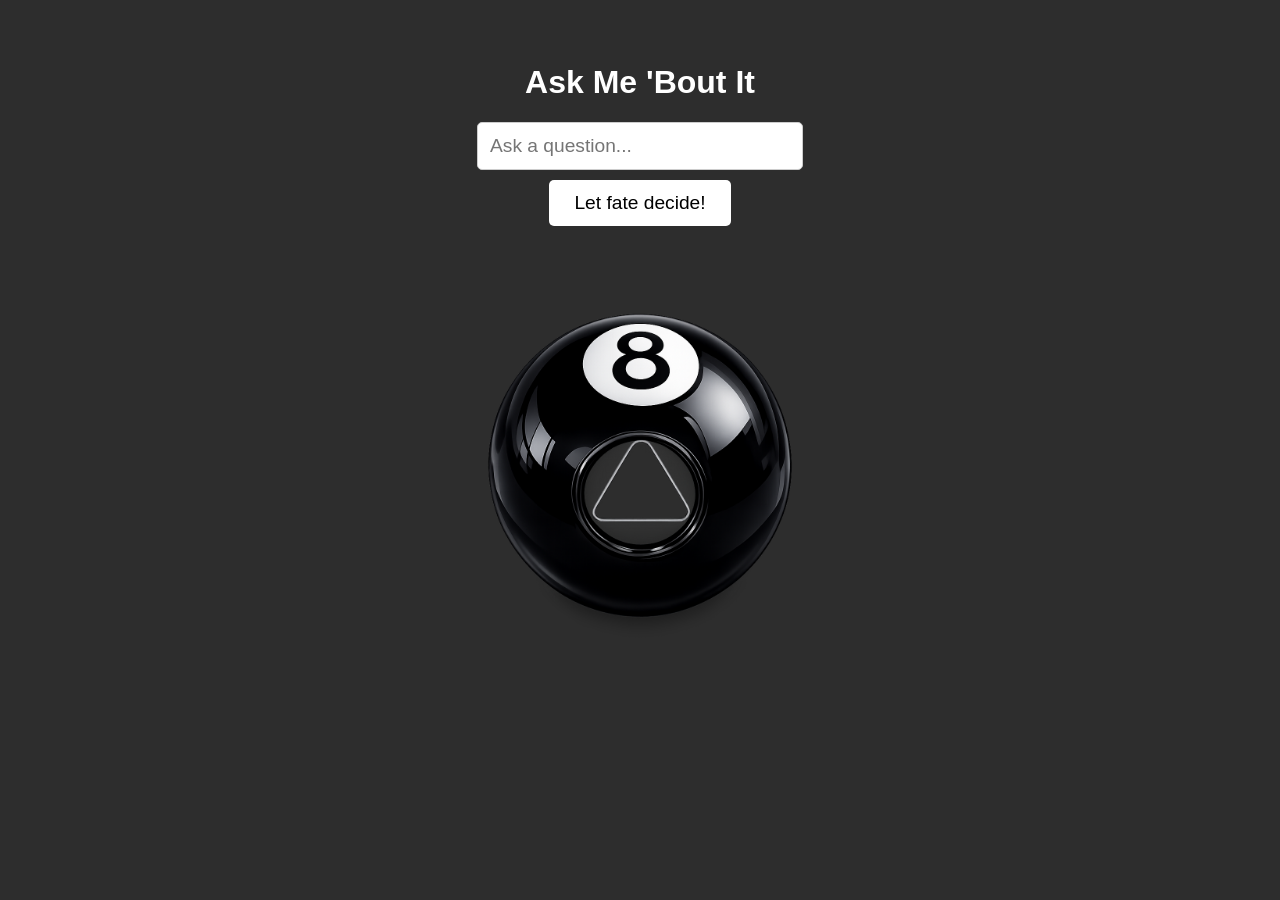
==== index.html @ b1a007e9 "some fixes" ====
<!DOCTYPE html>
<html lang="en">
<head>
<meta charset="UTF-8">
<meta name="viewport" content="width=device-width, initial-scale=1.0">
<title>Ask Me 'Bout It</title>

<link rel="stylesheet" href="styles.css">
</head>

<body>

<div class="container">
    <h1>Ask Me 'Bout It</h1>

    <input type="text" id="question" placeholder="Ask a question...">
    <br>
    <input type="button" value="Let fate decide!" onclick="getAnswer()">

    <div class="ball-container">
        <img src="images/8ball.png" alt="Magic 8 Ball">

        <!-- SVG TEXT INSIDE TRIANGLE -->
       <div class="ball-text" id="ballText"></div>
    </div>
</div>

<script src="script.js"></script>

</body>
</html>
---- styles.css ----
body {
    font-family: Arial, sans-serif;
    text-align: center;
    background-color: #2d2d2d;
    margin: 0;
    padding: 0;
}

.container {
    margin: 5% auto;
    max-width: 600px;
}

.ball-container {
    position: relative;
    width: 400px;
    margin: 40px auto;
}

.ball-container img {
    width: 100%;
    display: block;
}

/* SVG positioning */
.ball-text {
    position: absolute;
    top: 56%;
    left: 50%;
    transform: translate(-50%, -50%);
    
    width: 140px;
    height: 120px;

    display: flex;
    align-items: center;
    justify-content: center;

    text-align: center;
    color: white;
    font-weight: bold;

    font-size: 18px;
    line-height: 1.2;

    padding: 10px;

    text-shadow: 0 0 8px rgba(255,255,255,0.9);

    overflow: hidden; /* prevents spilling outside box */
}

/* TEXT INSIDE TRIANGLE */
.svg-text {
    width: 100%;
    height: 100%;

    display: flex;
    align-items: center;
    justify-content: center;

    text-align: center;
    color: white;
    font-weight: bold;

    font-size: 18px;
    line-height: 1.2;

    padding: 10px;
    box-sizing: border-box;

    text-shadow: 0 0 8px rgba(255,255,255,0.9);
}

/* INPUT + UI */
h1 {
    color: white;
}

input[type="text"] {
    padding: 12px;
    font-size: 1.2em;
    width: 90%;
    max-width: 300px;
    border-radius: 5px;
    border: 1px solid #ccc;
}

input[type="button"] {
    padding: 12px 25px;
    background-color: white;
    border: none;
    border-radius: 5px;
    cursor: pointer;
    font-size: 1.2em;
    margin-top: 10px;
}

input[type="button"]:hover {
    background-color: #9d9d9d;
}

/* TEXT APPEAR ANIMATION */
@keyframes fadeInBall {
    0% {
        opacity: 0;
        transform: scale(0.6);
        filter: blur(6px);
    }
    60% {
        opacity: 1;
        transform: scale(1.05);
        filter: blur(0);
    }
    100% {
        transform: scale(1);
    }
}

.svg-text.show {
    animation: fadeInBall 1.2s ease-out;
}

/* SHAKE */
@keyframes shakeBall {
    0% { transform: rotate(0deg); }
    20% { transform: rotate(-8deg); }
    40% { transform: rotate(8deg); }
    60% { transform: rotate(-6deg); }
    80% { transform: rotate(6deg); }
    100% { transform: rotate(0deg); }
}

.ball-container.shake {
    animation: shakeBall 0.8s ease-in-out;
}
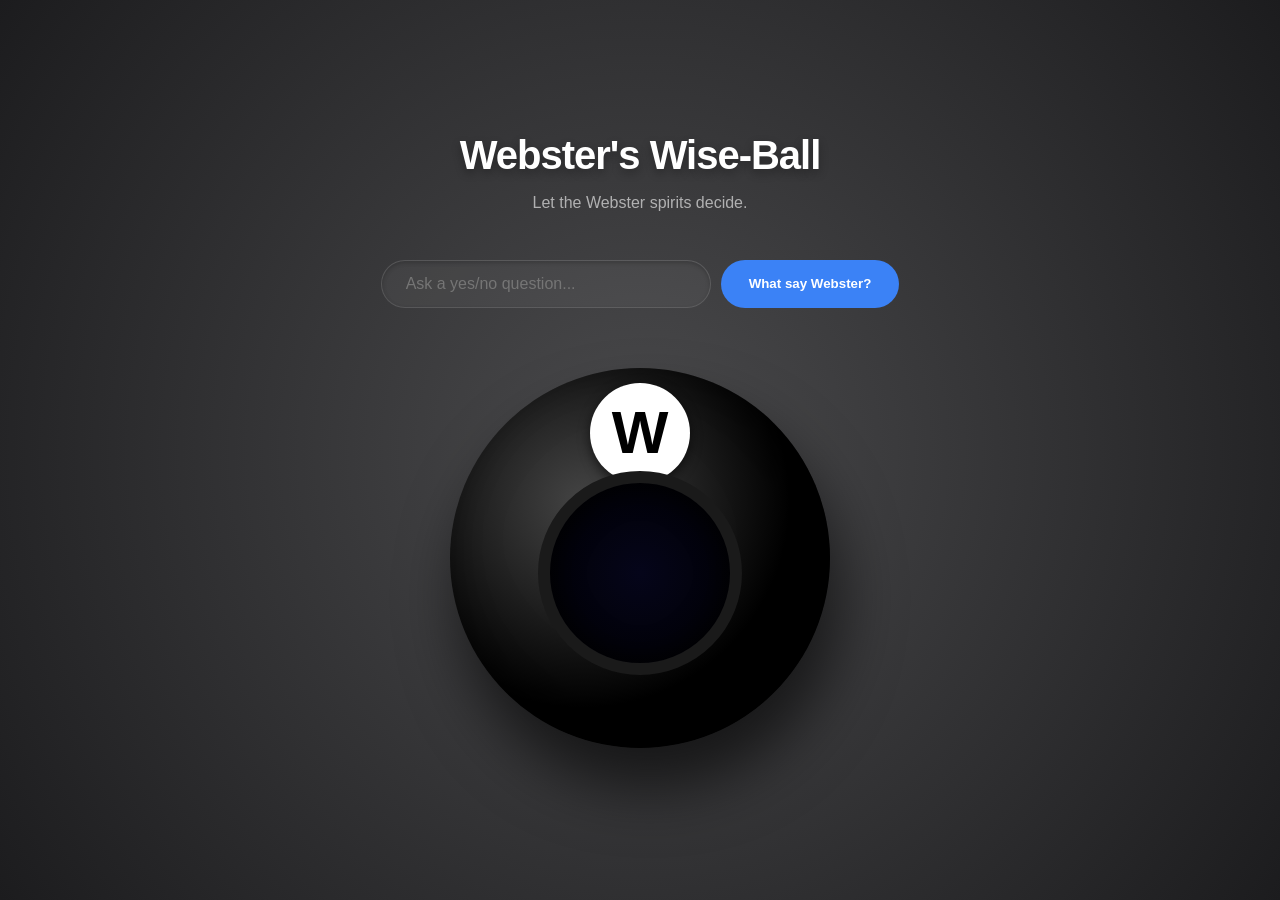
==== commit ef0044af: "webster wise ball change" ====
--- a/index.html
+++ b/index.html
@@ -1,31 +1,326 @@
 <!DOCTYPE html>
 <html lang="en">
 <head>
-<meta charset="UTF-8">
-<meta name="viewport" content="width=device-width, initial-scale=1.0">
-<title>Ask Me 'Bout It</title>
-
-<link rel="stylesheet" href="styles.css">
+    <meta charset="UTF-8">
+    <meta name="viewport" content="width=device-width, initial-scale=1.0">
+    <title>The Oracle - Magic 8 Ball</title>
+    <style>
+        :root {
+            --bg-color: #2c2c2e;
+            --ball-base: #0a0a0a;
+            --liquid-blue: #001144;
+            --triangle-blue: #0033ff;
+            --text-color: rgba(255, 255, 255, 0.9);
+        }
+
+        body {
+            margin: 0;
+            padding: 0;
+            font-family: 'Segoe UI', Roboto, Helvetica, Arial, sans-serif;
+            background: radial-gradient(circle at center, #4a4a4c 0%, #1c1c1e 100%);
+            color: white;
+            display: flex;
+            flex-direction: column;
+            align-items: center;
+            justify-content: center;
+            min-height: 100vh;
+            overflow: hidden;
+        }
+
+        .header {
+            text-align: center;
+            margin-bottom: 2rem;
+            z-index: 10;
+        }
+
+        h1 {
+            font-size: 2.5rem;
+            margin: 0;
+            letter-spacing: -1px;
+            text-shadow: 0 4px 10px rgba(0,0,0,0.3);
+        }
+
+        /* UI Controls */
+        .controls {
+            display: flex;
+            gap: 10px;
+            margin-bottom: 40px;
+            z-index: 10;
+        }
+
+        input[type="text"] {
+            padding: 14px 24px;
+            border-radius: 30px;
+            border: 1px solid rgba(255,255,255,0.1);
+            background: rgba(255,255,255,0.05);
+            color: white;
+            font-size: 1rem;
+            width: 280px;
+            outline: none;
+            transition: all 0.3s;
+            box-shadow: inset 0 2px 4px rgba(0,0,0,0.2);
+        }
+
+        input[type="text"]:focus {
+            background: rgba(255,255,255,0.1);
+            border-color: var(--triangle-blue);
+        }
+
+        /* MATTE BUTTON STYLING */
+        button {
+            padding: 14px 28px;
+            border-radius: 30px;
+            border: none;
+            background: #3b82f6; /* Solid matte blue */
+            color: white;
+            font-weight: 700;
+            cursor: pointer;
+            transition: background-color 0.2s, transform 0.2s;
+            box-shadow: none; /* Removed the glow */
+        }
+
+        button:hover {
+            background-color: #2563eb; /* Slightly darker matte blue on hover */
+            transform: translateY(-1px);
+        }
+
+        button:active {
+            transform: translateY(0);
+            background-color: #1d4ed8;
+        }
+
+        /* THE BALL */
+        .ball-stage {
+            position: relative;
+            width: 420px;
+            height: 420px;
+            display: flex;
+            align-items: center;
+            justify-content: center;
+        }
+
+        .eight-ball {
+            position: relative;
+            width: 380px;
+            height: 380px;
+            background: radial-gradient(circle at 35% 35%, #444 0%, #000 60%);
+            border-radius: 50%;
+            box-shadow: 
+                inset -20px -20px 60px rgba(0,0,0,0.8),
+                10px 40px 60px rgba(0,0,0,0.6);
+            display: flex;
+            align-items: center;
+            justify-content: center;
+            cursor: pointer;
+            transition: transform 0.1s;
+        }
+
+        /* THE ICONIC LOGO */
+        .iconic-eight {
+            position: absolute;
+            top: 4%; 
+            left: 50%; 
+            transform: translateX(-50%);
+            width: 100px; 
+            height: 100px; 
+            background: white;
+            border-radius: 50%;
+            display: flex;
+            align-items: center;
+            justify-content: center;
+            box-shadow: 0 4px 12px rgba(0,0,0,0.6);
+            pointer-events: none;
+        }
+
+        .iconic-eight span {
+            color: black;
+            font-size: 60px; 
+            font-weight: 900;
+            font-family: "Arial Black", sans-serif;
+            line-height: 1;
+        }
+
+        /* THE WINDOW */
+        .answer-window {
+            position: relative;
+            width: 180px;
+            height: 180px;
+            background: radial-gradient(circle, #05051a 0%, #000 100%);
+            border: 12px solid #1a1a1a;
+            border-radius: 50%;
+            overflow: hidden;
+            display: flex;
+            align-items: center;
+            justify-content: center;
+            box-shadow: inset 0 0 30px rgba(0,0,0,1);
+            margin-top: 30px; 
+        }
+
+        /* THE LIQUID/TRIANGLE */
+        .triangle-container {
+            width: 130px;
+            height: 110px;
+            background-color: var(--triangle-blue);
+            clip-path: polygon(50% 0%, 0% 100%, 100% 100%);
+            display: flex;
+            align-items: flex-end;
+            justify-content: center;
+            padding-bottom: 22px;
+            box-sizing: border-box;
+            opacity: 0;
+            filter: blur(8px);
+            transition: opacity 1s, filter 1.5s;
+        }
+
+        .answer-text {
+            width: 80px;
+            color: rgba(255,255,255,0.85);
+            font-size: 13px;
+            font-weight: 800;
+            text-transform: uppercase;
+            text-align: center;
+            line-height: 1.2;
+            letter-spacing: 0.5px;
+            user-select: none;
+        }
+
+        /* ANIMATIONS */
+        .shaking {
+            animation: shake 0.6s ease-in-out infinite;
+        }
+
+        @keyframes shake {
+            0% { transform: translate(2px, 2px) rotate(0deg); }
+            25% { transform: translate(-3px, -1px) rotate(-2deg); }
+            50% { transform: translate(-1px, 2px) rotate(1deg); }
+            75% { transform: translate(3px, 1px) rotate(-1deg); }
+            100% { transform: translate(2px, 2px) rotate(0deg); }
+        }
+
+        .reveal {
+            opacity: 1 !important;
+            filter: blur(0) !important;
+            animation: floatUp 2s forwards ease-out;
+        }
+
+        @keyframes floatUp {
+            0% { transform: scale(0.85) translateY(15px); }
+            100% { transform: scale(1) translateY(0); }
+        }
+
+        /* Message Box */
+        #msg-box {
+            position: fixed;
+            bottom: 30px;
+            background: rgba(0,0,0,0.8);
+            padding: 10px 20px;
+            border-radius: 20px;
+            font-size: 0.9rem;
+            opacity: 0;
+            transition: opacity 0.3s;
+            pointer-events: none;
+        }
+    </style>
 </head>
-
 <body>
 
-<div class="container">
-    <h1>Ask Me 'Bout It</h1>
-
-    <input type="text" id="question" placeholder="Ask a question...">
-    <br>
-    <input type="button" value="Let fate decide!" onclick="getAnswer()">
-
-    <div class="ball-container">
-        <img src="images/8ball.png" alt="Magic 8 Ball">
-
-        <!-- SVG TEXT INSIDE TRIANGLE -->
-       <div class="ball-text" id="ballText"></div>
+    <div class="header">
+        <h1>Webster's Wise-Ball</h1>
+        <p style="opacity: 0.6;">Let the Webster spirits decide.</p>
     </div>
-</div>
-
-<script src="script.js"></script>
-
+
+    <div class="controls">
+        <input type="text" id="questionInput" placeholder="Ask a yes/no question..." maxlength="100">
+        <button onclick="shakeBall()">What say Webster?</button>
+    </div>
+
+    <div class="ball-stage">
+        <div class="eight-ball" id="ball" onclick="shakeBall()">
+            <!-- The iconic white circle with the 8 -->
+            <div class="iconic-eight">
+                <span>W</span>
+            </div>
+
+            <!-- The answer window -->
+            <div class="answer-window">
+                <div class="triangle-container" id="triangle">
+                    <div class="answer-text" id="answer"></div>
+                </div>
+            </div>
+        </div>
+    </div>
+
+    <div id="msg-box">Please type a question first!</div>
+
+    <script>
+        const responses = [
+    /* The "Yes" Vibes */
+    "Hailey<br>says YES",
+    "100%<br>Webster approved",
+    "Jaxon thinks<br>it's a go",
+    "Dallin is<br>on board",
+    "It is<br>decidedly so",
+    "Yes",
+
+    /* The "Humorous/Sassy" Vibes */
+    "Only<br> if you<br>pay Jaxon $5",
+    "If it's a<br>weekend, yes",
+    "In your<br>dreams, pal",
+
+    /* The "No/Doubtful" Vibes */
+    "Dallin says<br> no",
+    "No",
+    "Don't bet<br>on it",
+    "The W <br>stands<br>for Wrong",
+    "Prolly not",
+];
+
+        let isShaking = false;
+
+        function showMessage(text) {
+            const box = document.getElementById('msg-box');
+            box.innerText = text;
+            box.style.opacity = '1';
+            setTimeout(() => box.style.opacity = '0', 3000);
+        }
+
+        function shakeBall() {
+            if (isShaking) return;
+
+            const input = document.getElementById('questionInput');
+            const ball = document.getElementById('ball');
+            const triangle = document.getElementById('triangle');
+            const answer = document.getElementById('answer');
+
+            if (!input.value.trim()) {
+                showMessage("Ask a question first!");
+                return;
+            }
+
+            isShaking = true;
+            
+            triangle.classList.remove('reveal');
+            ball.classList.add('shaking');
+            input.value = "";
+
+            setTimeout(() => {
+                ball.classList.remove('shaking');
+                const randomResponse = responses[Math.floor(Math.random() * responses.length)];
+                answer.innerHTML = randomResponse;
+
+                setTimeout(() => {
+                    triangle.classList.add('reveal');
+                    isShaking = false;
+                }, 100);
+
+            }, 1000);
+        }
+
+        document.getElementById('questionInput').addEventListener('keypress', function (e) {
+            if (e.key === 'Enter') {
+                shakeBall();
+            }
+        });
+    </script>
 </body>
 </html>
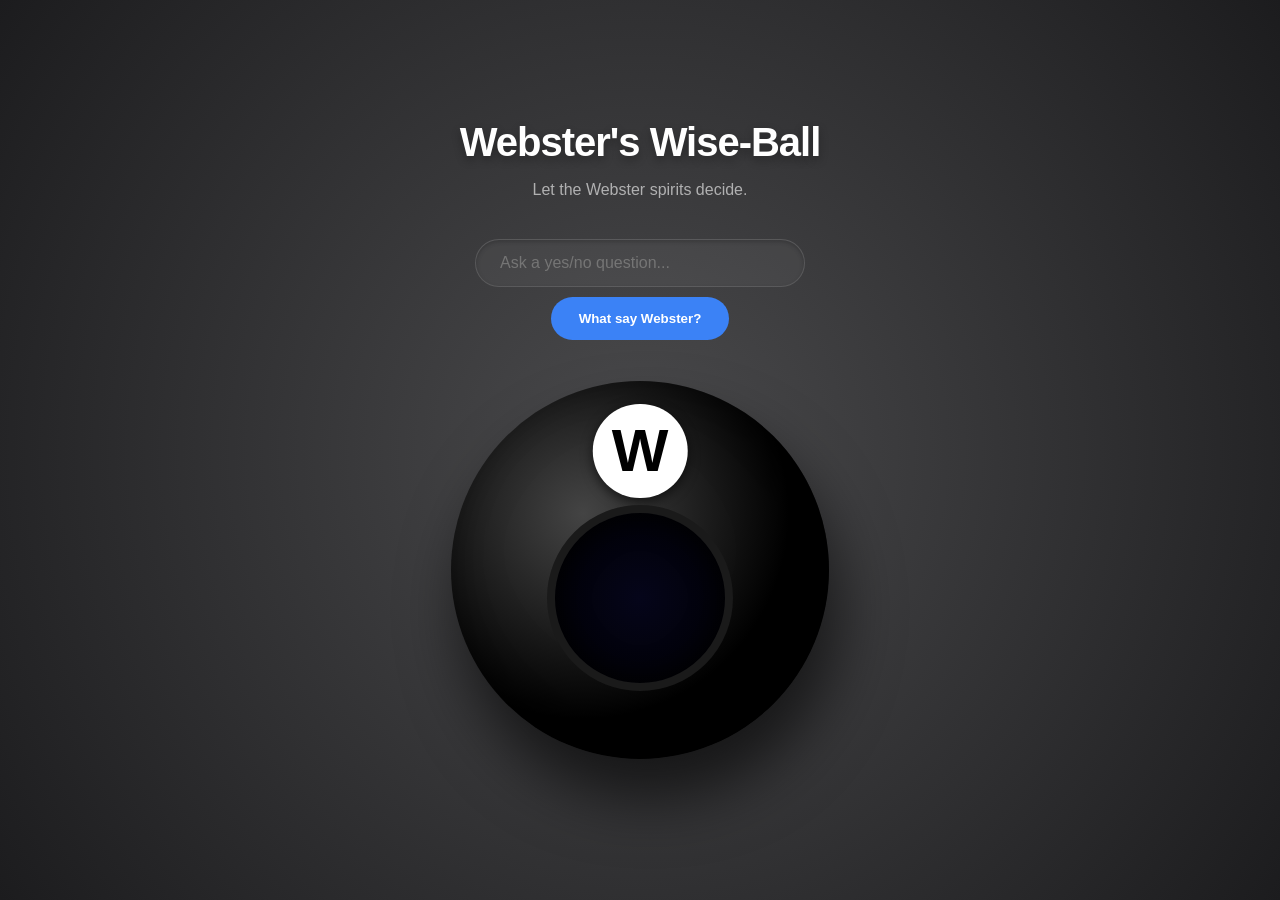
==== commit dc9709ea: "mobile frinedly" ====
--- a/index.html
+++ b/index.html
@@ -24,28 +24,33 @@
             align-items: center;
             justify-content: center;
             min-height: 100vh;
-            overflow: hidden;
+            overflow-x: hidden; /* Prevent horizontal scroll on mobile */
         }
 
         .header {
             text-align: center;
-            margin-bottom: 2rem;
+            margin-bottom: 1.5rem;
             z-index: 10;
+            padding: 0 10px;
         }
 
         h1 {
-            font-size: 2.5rem;
+            font-size: clamp(1.8rem, 5vw, 2.5rem); /* Responsive font size */
             margin: 0;
             letter-spacing: -1px;
             text-shadow: 0 4px 10px rgba(0,0,0,0.3);
         }
 
-        /* UI Controls */
+        /* UI Controls - Responsive Flex */
         .controls {
             display: flex;
+            flex-wrap: wrap; /* Wraps on mobile */
+            justify-content: center;
             gap: 10px;
-            margin-bottom: 40px;
+            margin-bottom: 20px;
             z-index: 10;
+            width: 90%;
+            max-width: 500px;
         }
 
         input[type="text"] {
@@ -55,7 +60,8 @@
             background: rgba(255,255,255,0.05);
             color: white;
             font-size: 1rem;
-            width: 280px;
+            width: 100%; /* Full width of container */
+            max-width: 280px;
             outline: none;
             transition: all 0.3s;
             box-shadow: inset 0 2px 4px rgba(0,0,0,0.2);
@@ -66,34 +72,28 @@
             border-color: var(--triangle-blue);
         }
 
-        /* MATTE BUTTON STYLING */
         button {
             padding: 14px 28px;
             border-radius: 30px;
             border: none;
-            background: #3b82f6; /* Solid matte blue */
+            background: #3b82f6;
             color: white;
             font-weight: 700;
             cursor: pointer;
             transition: background-color 0.2s, transform 0.2s;
-            box-shadow: none; /* Removed the glow */
-        }
-
-        button:hover {
-            background-color: #2563eb; /* Slightly darker matte blue on hover */
-            transform: translateY(-1px);
-        }
-
-        button:active {
-            transform: translateY(0);
-            background-color: #1d4ed8;
-        }
-
-        /* THE BALL */
+            box-shadow: none;
+            white-space: nowrap;
+        }
+
+        button:hover { background-color: #2563eb; transform: translateY(-1px); }
+        button:active { transform: translateY(0); background-color: #1d4ed8; }
+
+        /* THE BALL - Responsive Scaling */
         .ball-stage {
             position: relative;
-            width: 420px;
-            height: 420px;
+            width: 100%;
+            max-width: 420px;
+            aspect-ratio: 1 / 1;
             display: flex;
             align-items: center;
             justify-content: center;
@@ -101,8 +101,10 @@
 
         .eight-ball {
             position: relative;
-            width: 380px;
-            height: 380px;
+            width: 90%; /* Scales based on screen width */
+            height: 90%;
+            max-width: 380px;
+            max-height: 380px;
             background: radial-gradient(circle at 35% 35%, #444 0%, #000 60%);
             border-radius: 50%;
             box-shadow: 
@@ -112,17 +114,15 @@
             align-items: center;
             justify-content: center;
             cursor: pointer;
-            transition: transform 0.1s;
-        }
-
-        /* THE ICONIC LOGO */
+        }
+
         .iconic-eight {
             position: absolute;
-            top: 4%; 
+            top: 6%; 
             left: 50%; 
             transform: translateX(-50%);
-            width: 100px; 
-            height: 100px; 
+            width: 25%; /* Responsive circle size */
+            aspect-ratio: 1 / 1;
             background: white;
             border-radius: 50%;
             display: flex;
@@ -134,38 +134,36 @@
 
         .iconic-eight span {
             color: black;
-            font-size: 60px; 
+            font-size: clamp(30px, 8vw, 60px); /* Responsive number */
             font-weight: 900;
             font-family: "Arial Black", sans-serif;
             line-height: 1;
         }
 
-        /* THE WINDOW */
         .answer-window {
             position: relative;
-            width: 180px;
-            height: 180px;
+            width: 45%; /* Responsive window size */
+            aspect-ratio: 1 / 1;
             background: radial-gradient(circle, #05051a 0%, #000 100%);
-            border: 12px solid #1a1a1a;
+            border: 8px solid #1a1a1a;
             border-radius: 50%;
             overflow: hidden;
             display: flex;
             align-items: center;
             justify-content: center;
             box-shadow: inset 0 0 30px rgba(0,0,0,1);
-            margin-top: 30px; 
-        }
-
-        /* THE LIQUID/TRIANGLE */
+            margin-top: 15%; 
+        }
+
         .triangle-container {
-            width: 130px;
-            height: 110px;
+            width: 75%;
+            height: 65%;
             background-color: var(--triangle-blue);
             clip-path: polygon(50% 0%, 0% 100%, 100% 100%);
             display: flex;
             align-items: flex-end;
             justify-content: center;
-            padding-bottom: 22px;
+            padding-bottom: 15%;
             box-sizing: border-box;
             opacity: 0;
             filter: blur(8px);
@@ -173,9 +171,9 @@
         }
 
         .answer-text {
-            width: 80px;
+            width: 70%;
             color: rgba(255,255,255,0.85);
-            font-size: 13px;
+            font-size: clamp(10px, 3vw, 13px);
             font-weight: 800;
             text-transform: uppercase;
             text-align: center;
@@ -185,9 +183,7 @@
         }
 
         /* ANIMATIONS */
-        .shaking {
-            animation: shake 0.6s ease-in-out infinite;
-        }
+        .shaking { animation: shake 0.6s ease-in-out infinite; }
 
         @keyframes shake {
             0% { transform: translate(2px, 2px) rotate(0deg); }
@@ -208,7 +204,6 @@
             100% { transform: scale(1) translateY(0); }
         }
 
-        /* Message Box */
         #msg-box {
             position: fixed;
             bottom: 30px;
@@ -219,6 +214,7 @@
             opacity: 0;
             transition: opacity 0.3s;
             pointer-events: none;
+            z-index: 100;
         }
     </style>
 </head>
@@ -236,12 +232,9 @@
 
     <div class="ball-stage">
         <div class="eight-ball" id="ball" onclick="shakeBall()">
-            <!-- The iconic white circle with the 8 -->
             <div class="iconic-eight">
                 <span>W</span>
             </div>
-
-            <!-- The answer window -->
             <div class="answer-window">
                 <div class="triangle-container" id="triangle">
                     <div class="answer-text" id="answer"></div>
@@ -254,26 +247,21 @@
 
     <script>
         const responses = [
-    /* The "Yes" Vibes */
-    "Hailey<br>says YES",
-    "100%<br>Webster approved",
-    "Jaxon thinks<br>it's a go",
-    "Dallin is<br>on board",
-    "It is<br>decidedly so",
-    "Yes",
-
-    /* The "Humorous/Sassy" Vibes */
-    "Only<br> if you<br>pay Jaxon $5",
-    "If it's a<br>weekend, yes",
-    "In your<br>dreams, pal",
-
-    /* The "No/Doubtful" Vibes */
-    "Dallin says<br> no",
-    "No",
-    "Don't bet<br>on it",
-    "The W <br>stands<br>for Wrong",
-    "Prolly not",
-];
+            "Hailey<br>says YES",
+            "100%<br>Webster approved",
+            "Jaxon thinks<br>it's a go",
+            "Dallin is<br>on board",
+            "It is<br>decidedly so",
+            "Yes",
+            "Only<br> if you<br>pay Jaxon $5",
+            "If it's a<br>weekend, yes",
+            "In your<br>dreams, pal",
+            "Dallin says<br> no",
+            "No",
+            "Don't bet<br>on it",
+            "The W <br>stands<br>for Wrong",
+            "Prolly not",
+        ];
 
         let isShaking = false;
 
@@ -298,7 +286,6 @@
             }
 
             isShaking = true;
-            
             triangle.classList.remove('reveal');
             ball.classList.add('shaking');
             input.value = "";
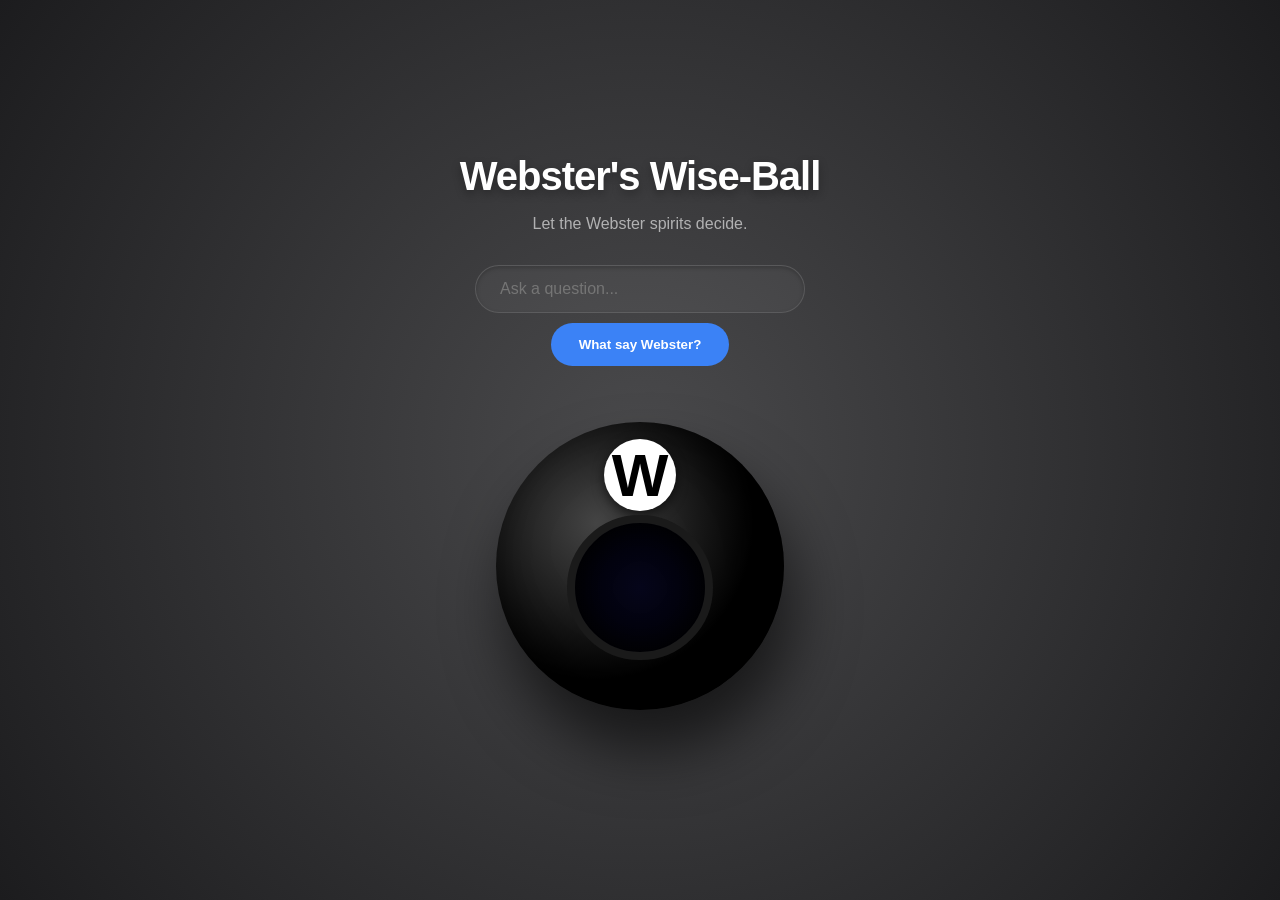
==== commit c44f8148: "even more mobile friendly" ====
--- a/index.html
+++ b/index.html
@@ -24,27 +24,26 @@
             align-items: center;
             justify-content: center;
             min-height: 100vh;
-            overflow-x: hidden; /* Prevent horizontal scroll on mobile */
+            overflow-x: hidden;
         }
 
         .header {
             text-align: center;
-            margin-bottom: 1.5rem;
+            margin-bottom: 1rem;
             z-index: 10;
             padding: 0 10px;
         }
 
         h1 {
-            font-size: clamp(1.8rem, 5vw, 2.5rem); /* Responsive font size */
+            font-size: clamp(1.8rem, 5vw, 2.5rem);
             margin: 0;
             letter-spacing: -1px;
             text-shadow: 0 4px 10px rgba(0,0,0,0.3);
         }
 
-        /* UI Controls - Responsive Flex */
         .controls {
             display: flex;
-            flex-wrap: wrap; /* Wraps on mobile */
+            flex-wrap: wrap;
             justify-content: center;
             gap: 10px;
             margin-bottom: 20px;
@@ -60,16 +59,10 @@
             background: rgba(255,255,255,0.05);
             color: white;
             font-size: 1rem;
-            width: 100%; /* Full width of container */
+            width: 100%;
             max-width: 280px;
             outline: none;
-            transition: all 0.3s;
             box-shadow: inset 0 2px 4px rgba(0,0,0,0.2);
-        }
-
-        input[type="text"]:focus {
-            background: rgba(255,255,255,0.1);
-            border-color: var(--triangle-blue);
         }
 
         button {
@@ -81,18 +74,15 @@
             font-weight: 700;
             cursor: pointer;
             transition: background-color 0.2s, transform 0.2s;
-            box-shadow: none;
-            white-space: nowrap;
         }
 
         button:hover { background-color: #2563eb; transform: translateY(-1px); }
-        button:active { transform: translateY(0); background-color: #1d4ed8; }
-
-        /* THE BALL - Responsive Scaling */
+
+        /* THE BALL STAGE - Adjusted for better mobile fit */
         .ball-stage {
             position: relative;
             width: 100%;
-            max-width: 420px;
+            max-width: 360px; /* Slightly narrower stage */
             aspect-ratio: 1 / 1;
             display: flex;
             align-items: center;
@@ -101,8 +91,8 @@
 
         .eight-ball {
             position: relative;
-            width: 90%; /* Scales based on screen width */
-            height: 90%;
+            width: 80%; /* Reduced from 90% to prevent hitting screen edges */
+            height: 80%;
             max-width: 380px;
             max-height: 380px;
             background: radial-gradient(circle at 35% 35%, #444 0%, #000 60%);
@@ -121,7 +111,7 @@
             top: 6%; 
             left: 50%; 
             transform: translateX(-50%);
-            width: 25%; /* Responsive circle size */
+            width: 25%;
             aspect-ratio: 1 / 1;
             background: white;
             border-radius: 50%;
@@ -134,15 +124,14 @@
 
         .iconic-eight span {
             color: black;
-            font-size: clamp(30px, 8vw, 60px); /* Responsive number */
+            font-size: clamp(30px, 8vw, 60px);
             font-weight: 900;
             font-family: "Arial Black", sans-serif;
-            line-height: 1;
         }
 
         .answer-window {
             position: relative;
-            width: 45%; /* Responsive window size */
+            width: 45%;
             aspect-ratio: 1 / 1;
             background: radial-gradient(circle, #05051a 0%, #000 100%);
             border: 8px solid #1a1a1a;
@@ -178,8 +167,6 @@
             text-transform: uppercase;
             text-align: center;
             line-height: 1.2;
-            letter-spacing: 0.5px;
-            user-select: none;
         }
 
         /* ANIMATIONS */
@@ -226,7 +213,7 @@
     </div>
 
     <div class="controls">
-        <input type="text" id="questionInput" placeholder="Ask a yes/no question..." maxlength="100">
+        <input type="text" id="questionInput" placeholder="Ask a question..." maxlength="100">
         <button onclick="shakeBall()">What say Webster?</button>
     </div>
 
@@ -274,7 +261,6 @@
 
         function shakeBall() {
             if (isShaking) return;
-
             const input = document.getElementById('questionInput');
             const ball = document.getElementById('ball');
             const triangle = document.getElementById('triangle');
@@ -294,12 +280,10 @@
                 ball.classList.remove('shaking');
                 const randomResponse = responses[Math.floor(Math.random() * responses.length)];
                 answer.innerHTML = randomResponse;
-
                 setTimeout(() => {
                     triangle.classList.add('reveal');
                     isShaking = false;
                 }, 100);
-
             }, 1000);
         }
 
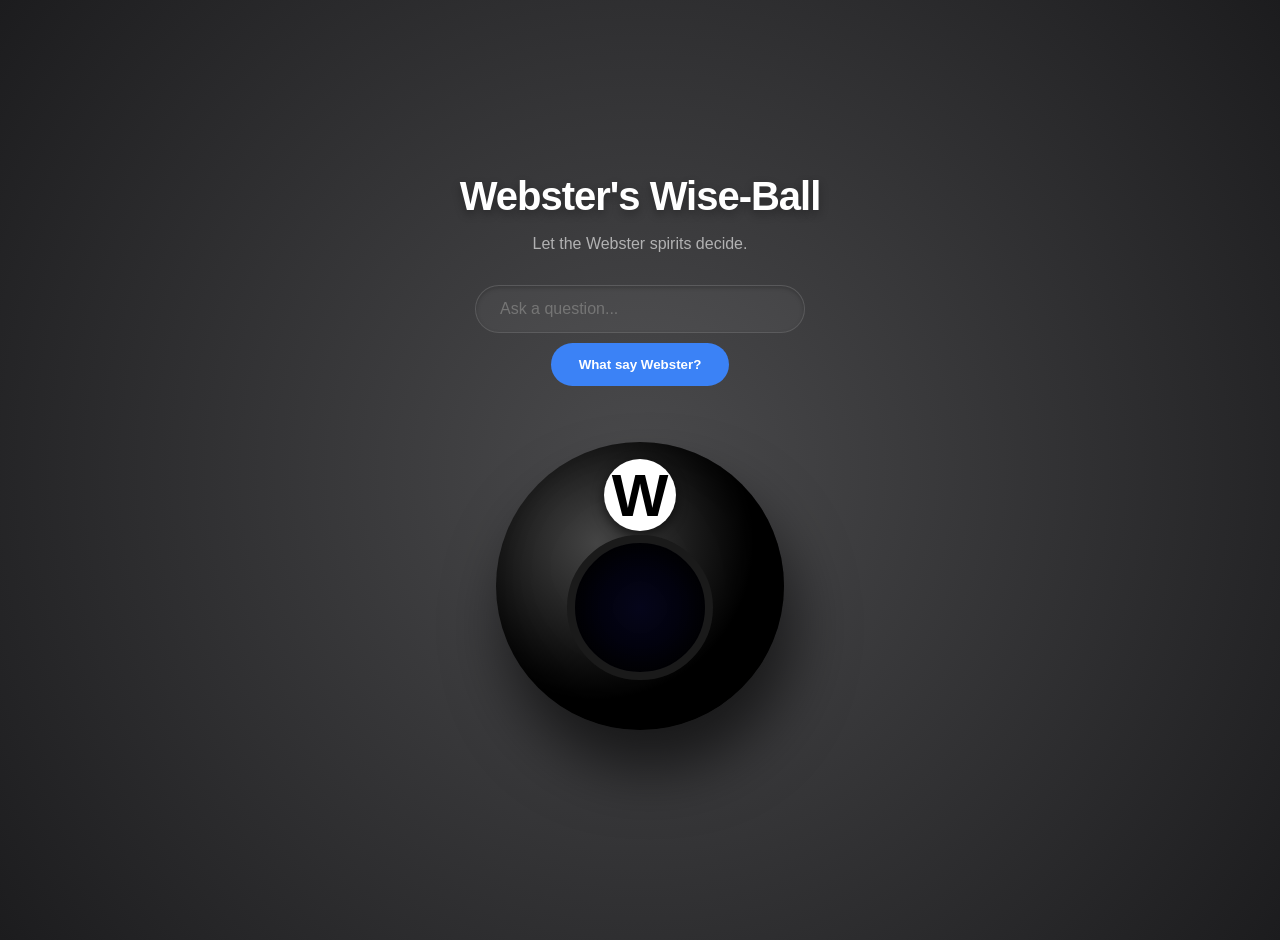
==== commit 43b42d84: "questions remain up" ====
--- a/index.html
+++ b/index.html
@@ -3,7 +3,7 @@
 <head>
     <meta charset="UTF-8">
     <meta name="viewport" content="width=device-width, initial-scale=1.0">
-    <title>The Oracle - Magic 8 Ball</title>
+    <title>Webster's Wise-Ball</title>
     <style>
         :root {
             --bg-color: #2c2c2e;
@@ -25,6 +25,7 @@
             justify-content: center;
             min-height: 100vh;
             overflow-x: hidden;
+            padding: 20px 0;
         }
 
         .header {
@@ -65,6 +66,11 @@
             box-shadow: inset 0 2px 4px rgba(0,0,0,0.2);
         }
 
+        input[type="text"]:focus {
+            background: rgba(255,255,255,0.1);
+            border-color: var(--triangle-blue);
+        }
+
         button {
             padding: 14px 28px;
             border-radius: 30px;
@@ -77,12 +83,17 @@
         }
 
         button:hover { background-color: #2563eb; transform: translateY(-1px); }
-
-        /* THE BALL STAGE - Adjusted for better mobile fit */
+        button:active { transform: translateY(0); }
+
+        #resetBtn {
+            background: #475569;
+        }
+        #resetBtn:hover { background-color: #334155; }
+
         .ball-stage {
             position: relative;
             width: 100%;
-            max-width: 360px; /* Slightly narrower stage */
+            max-width: 360px;
             aspect-ratio: 1 / 1;
             display: flex;
             align-items: center;
@@ -91,7 +102,7 @@
 
         .eight-ball {
             position: relative;
-            width: 80%; /* Reduced from 90% to prevent hitting screen edges */
+            width: 80%; 
             height: 80%;
             max-width: 380px;
             max-height: 380px;
@@ -145,14 +156,14 @@
         }
 
         .triangle-container {
-            width: 75%;
-            height: 65%;
+            width: 85%;
+            height: 75%;
             background-color: var(--triangle-blue);
             clip-path: polygon(50% 0%, 0% 100%, 100% 100%);
             display: flex;
-            align-items: flex-end;
-            justify-content: center;
-            padding-bottom: 15%;
+            align-items: center;
+            justify-content: center;
+            padding-top: 15%;
             box-sizing: border-box;
             opacity: 0;
             filter: blur(8px);
@@ -160,18 +171,18 @@
         }
 
         .answer-text {
-            width: 70%;
+            width: 65%;
             color: rgba(255,255,255,0.85);
-            font-size: clamp(10px, 3vw, 13px);
+            font-size: clamp(9px, 2.8vw, 12px);
             font-weight: 800;
             text-transform: uppercase;
             text-align: center;
-            line-height: 1.2;
-        }
-
-        /* ANIMATIONS */
+            line-height: 1.1;
+            word-wrap: break-word;
+            overflow-wrap: break-word;
+        }
+
         .shaking { animation: shake 0.6s ease-in-out infinite; }
-
         @keyframes shake {
             0% { transform: translate(2px, 2px) rotate(0deg); }
             25% { transform: translate(-3px, -1px) rotate(-2deg); }
@@ -185,7 +196,6 @@
             filter: blur(0) !important;
             animation: floatUp 2s forwards ease-out;
         }
-
         @keyframes floatUp {
             0% { transform: scale(0.85) translateY(15px); }
             100% { transform: scale(1) translateY(0); }
@@ -214,7 +224,8 @@
 
     <div class="controls">
         <input type="text" id="questionInput" placeholder="Ask a question..." maxlength="100">
-        <button onclick="shakeBall()">What say Webster?</button>
+        <button id="askBtn" onclick="shakeBall()">What say Webster?</button>
+        <button id="resetBtn" onclick="resetPage()" style="display: none;">Ask a New Question</button>
     </div>
 
     <div class="ball-stage">
@@ -234,20 +245,10 @@
 
     <script>
         const responses = [
-            "Hailey<br>says YES",
-            "100%<br>Webster approved",
-            "Jaxon thinks<br>it's a go",
-            "Dallin is<br>on board",
-            "It is<br>decidedly so",
-            "Yes",
-            "Only<br> if you<br>pay Jaxon $5",
-            "If it's a<br>weekend, yes",
-            "In your<br>dreams, pal",
-            "Dallin says<br> no",
-            "No",
-            "Don't bet<br>on it",
-            "The W <br>stands<br>for Wrong",
-            "Prolly not",
+            "Hailey<br>says YES", "100%<br>Approved", "Jaxon thinks<br>it's a go",
+            "Dallin is<br>on board", "It is<br>decidedly so", "Yes",
+            "Only if<br>you pay<br>Jaxon $5", "If it's a<br>weekend, yes", "In your<br>dreams",
+            "Dallin<br>says no", "No", "Don't bet<br>on it", "The W <br>stands<br>for Wrong", "Prolly<br>not"
         ];
 
         let isShaking = false;
@@ -256,7 +257,7 @@
             const box = document.getElementById('msg-box');
             box.innerText = text;
             box.style.opacity = '1';
-            setTimeout(() => box.style.opacity = '0', 3000);
+            setTimeout(() => box.style.opacity = '0', 2000);
         }
 
         function shakeBall() {
@@ -265,16 +266,19 @@
             const ball = document.getElementById('ball');
             const triangle = document.getElementById('triangle');
             const answer = document.getElementById('answer');
-
-            if (!input.value.trim()) {
+            const askBtn = document.getElementById('askBtn');
+
+            const question = input.value.trim();
+            if (!question) {
                 showMessage("Ask a question first!");
                 return;
             }
 
             isShaking = true;
+            
+            // UI Reset for shake
             triangle.classList.remove('reveal');
             ball.classList.add('shaking');
-            input.value = "";
 
             setTimeout(() => {
                 ball.classList.remove('shaking');
@@ -283,13 +287,38 @@
                 setTimeout(() => {
                     triangle.classList.add('reveal');
                     isShaking = false;
+                    
+                    // Show reset button and hide ask button
+                    document.getElementById('resetBtn').style.display = 'inline-block';
+                    askBtn.style.display = 'none';
+                    input.readOnly = true; 
                 }, 100);
             }, 1000);
         }
 
-        document.getElementById('questionInput').addEventListener('keypress', function (e) {
+        function resetPage() {
+            const input = document.getElementById('questionInput');
+            const triangle = document.getElementById('triangle');
+            const askBtn = document.getElementById('askBtn');
+            const resetBtn = document.getElementById('resetBtn');
+
+            // Clear input and ball
+            input.value = "";
+            input.readOnly = false;
+            triangle.classList.remove('reveal');
+            
+            // Swap buttons back
+            askBtn.style.display = 'inline-block';
+            resetBtn.style.display = 'none';
+            
+            input.focus();
+        }
+
+        document.getElementById('questionInput').addEventListener('keypress', (e) => {
             if (e.key === 'Enter') {
-                shakeBall();
+                if (document.getElementById('askBtn').style.display !== 'none') {
+                    shakeBall();
+                }
             }
         });
     </script>
